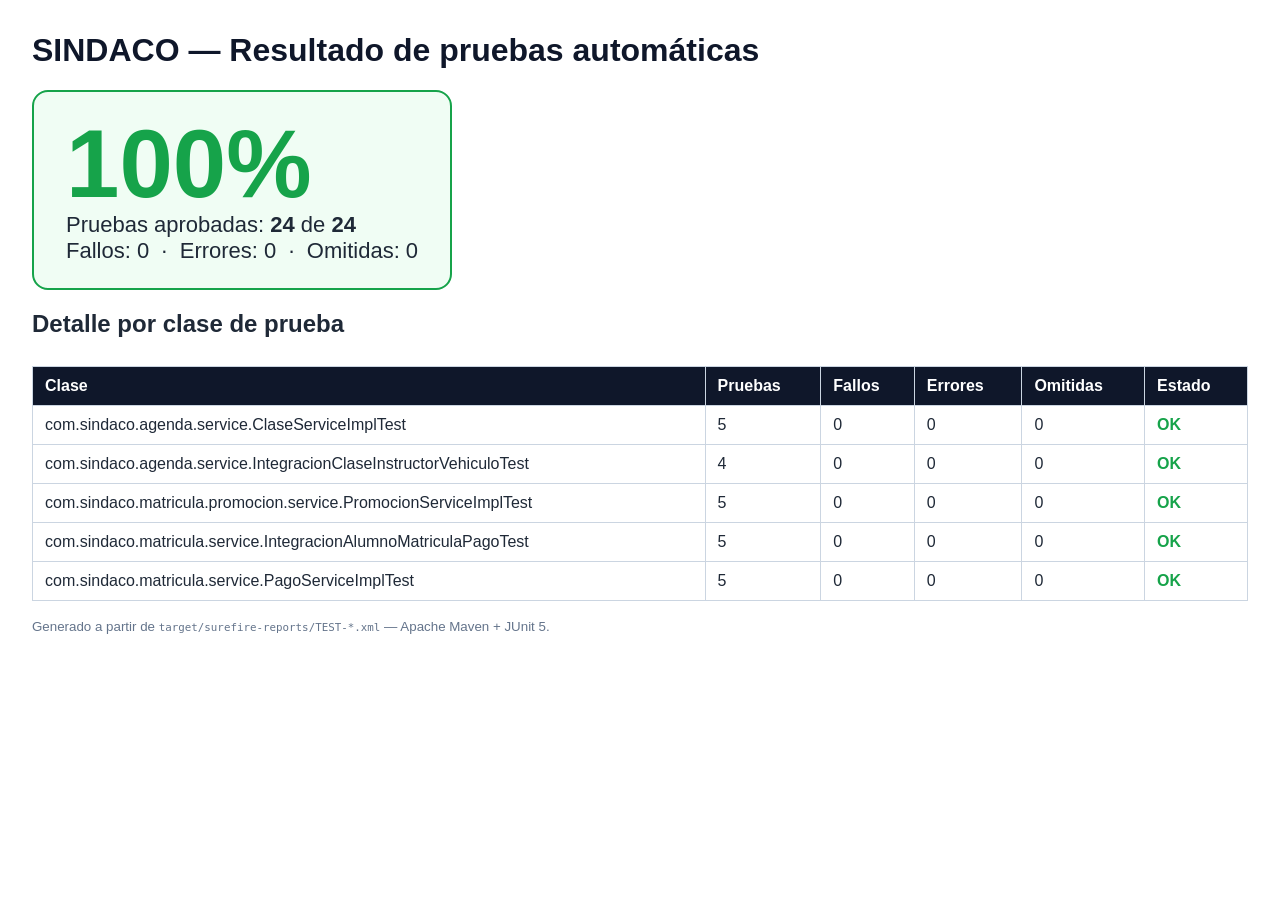
==== EVIDENCIA_PRUEBAS.html @ 2d9916c2 "Completar 24 pruebas y evidencia de porcentaje" ====
<!DOCTYPE html>
<html lang="es">
<head>
<meta charset="UTF-8">
<title>Evidencia de pruebas SINDACO</title>
<style>
  body { font-family: Segoe UI, Arial, sans-serif; margin: 32px; color: #1f2937; }
  h1 { color: #0f172a; }
  .porcentaje { font-size: 96px; font-weight: 700; color: #16a34a; line-height: 1; }
  .tarjeta { border: 2px solid #16a34a; border-radius: 16px; padding: 24px 32px; display: inline-block; background: #f0fdf4; }
  .detalle { font-size: 22px; }
  table { border-collapse: collapse; margin-top: 28px; width: 100%; }
  th, td { border: 1px solid #cbd5e1; padding: 10px 12px; text-align: left; }
  th { background: #0f172a; color: white; }
  .ok { color: #16a34a; font-weight: 700; }
  small { color: #64748b; }
</style>
</head>
<body>
  <h1>SINDACO — Resultado de pruebas automáticas</h1>
  <div class="tarjeta">
    <div class="porcentaje">100%</div>
    <div class="detalle">Pruebas aprobadas: <strong>24</strong> de <strong>24</strong></div>
    <div class="detalle">Fallos: 0 &nbsp;·&nbsp; Errores: 0 &nbsp;·&nbsp; Omitidas: 0</div>
  </div>
  <h2>Detalle por clase de prueba</h2>
  <table>
    <tr><th>Clase</th><th>Pruebas</th><th>Fallos</th><th>Errores</th><th>Omitidas</th><th>Estado</th></tr>
    <tr><td>com.sindaco.agenda.service.ClaseServiceImplTest</td><td>5</td><td>0</td><td>0</td><td>0</td><td class="ok">OK</td></tr>
<tr><td>com.sindaco.agenda.service.IntegracionClaseInstructorVehiculoTest</td><td>4</td><td>0</td><td>0</td><td>0</td><td class="ok">OK</td></tr>
<tr><td>com.sindaco.matricula.promocion.service.PromocionServiceImplTest</td><td>5</td><td>0</td><td>0</td><td>0</td><td class="ok">OK</td></tr>
<tr><td>com.sindaco.matricula.service.IntegracionAlumnoMatriculaPagoTest</td><td>5</td><td>0</td><td>0</td><td>0</td><td class="ok">OK</td></tr>
<tr><td>com.sindaco.matricula.service.PagoServiceImplTest</td><td>5</td><td>0</td><td>0</td><td>0</td><td class="ok">OK</td></tr>
  </table>
  <p><small>Generado a partir de <code>target/surefire-reports/TEST-*.xml</code> — Apache Maven + JUnit 5.</small></p>
</body>
</html>
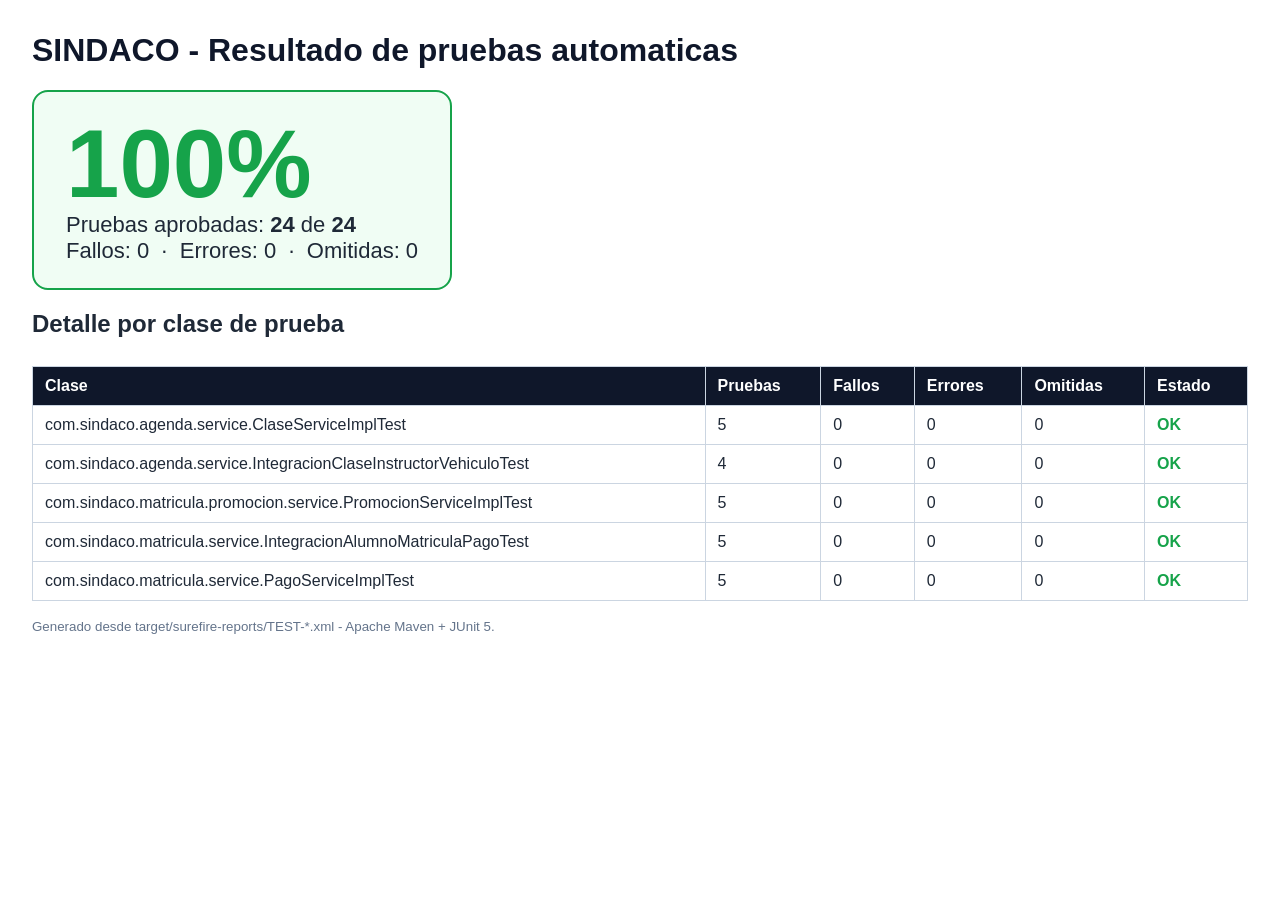
==== commit 14239bda: "Agregar script para regenerar evidencia de pruebas" ====
--- a/EVIDENCIA_PRUEBAS.html
+++ b/EVIDENCIA_PRUEBAS.html
@@ -1,4 +1,4 @@
-<!DOCTYPE html>
+﻿<!DOCTYPE html>
 <html lang="es">
 <head>
 <meta charset="UTF-8">
@@ -17,11 +17,11 @@
 </style>
 </head>
 <body>
-  <h1>SINDACO — Resultado de pruebas automáticas</h1>
+  <h1>SINDACO - Resultado de pruebas automaticas</h1>
   <div class="tarjeta">
     <div class="porcentaje">100%</div>
     <div class="detalle">Pruebas aprobadas: <strong>24</strong> de <strong>24</strong></div>
-    <div class="detalle">Fallos: 0 &nbsp;·&nbsp; Errores: 0 &nbsp;·&nbsp; Omitidas: 0</div>
+    <div class="detalle">Fallos: 0 &nbsp;&#183;&nbsp; Errores: 0 &nbsp;&#183;&nbsp; Omitidas: 0</div>
   </div>
   <h2>Detalle por clase de prueba</h2>
   <table>
@@ -31,7 +31,8 @@
 <tr><td>com.sindaco.matricula.promocion.service.PromocionServiceImplTest</td><td>5</td><td>0</td><td>0</td><td>0</td><td class="ok">OK</td></tr>
 <tr><td>com.sindaco.matricula.service.IntegracionAlumnoMatriculaPagoTest</td><td>5</td><td>0</td><td>0</td><td>0</td><td class="ok">OK</td></tr>
 <tr><td>com.sindaco.matricula.service.PagoServiceImplTest</td><td>5</td><td>0</td><td>0</td><td>0</td><td class="ok">OK</td></tr>
+
   </table>
-  <p><small>Generado a partir de <code>target/surefire-reports/TEST-*.xml</code> — Apache Maven + JUnit 5.</small></p>
+  <p><small>Generado desde target/surefire-reports/TEST-*.xml - Apache Maven + JUnit 5.</small></p>
 </body>
 </html>
